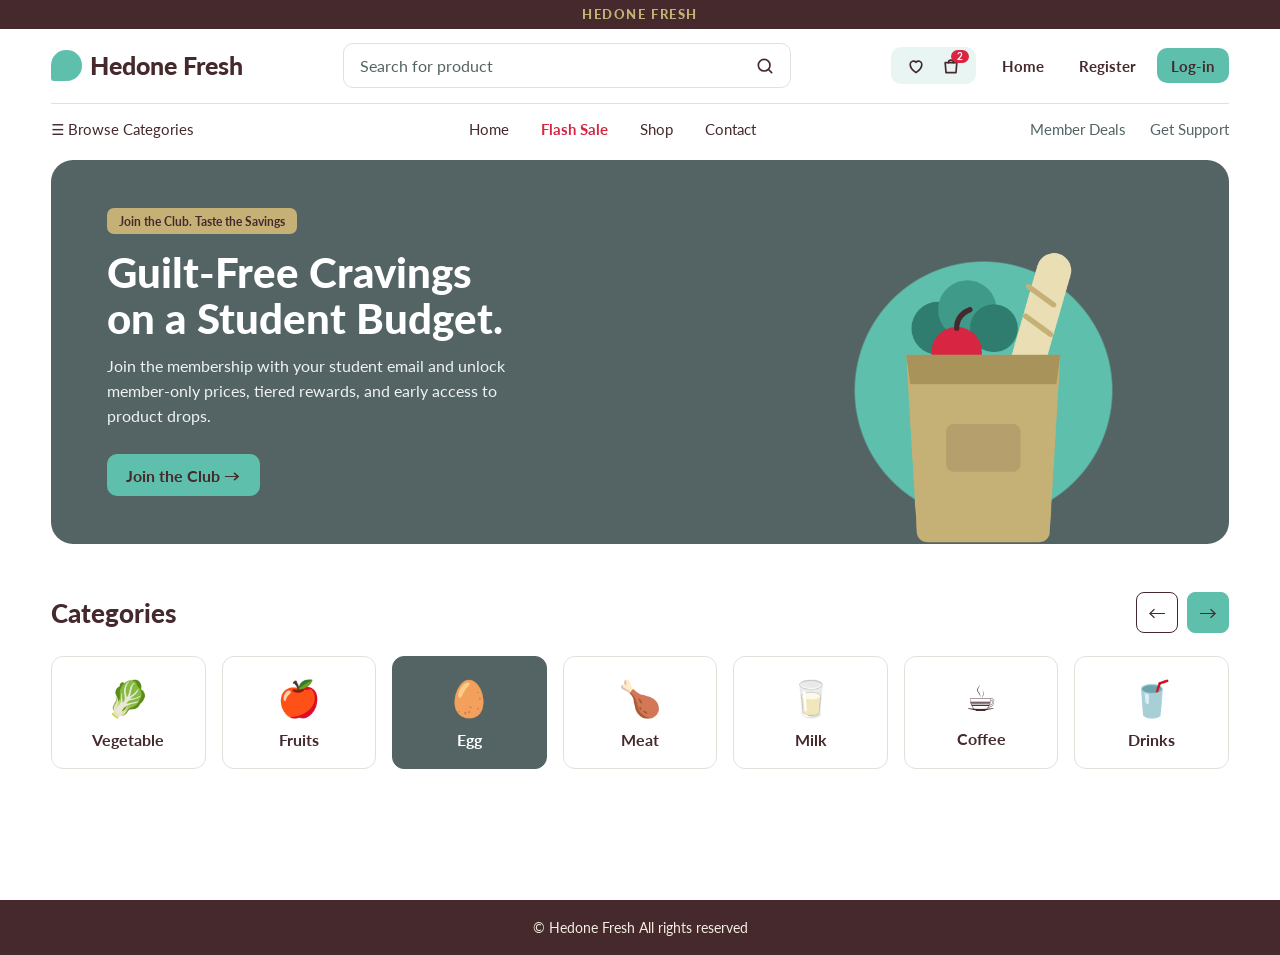
==== hedone/index.html @ 7452c346 "Update bootstrap.php" ====
<!DOCTYPE html>
<html lang="en">
<head>
<meta charset="utf-8">
<meta name="viewport" content="width=device-width, initial-scale=1">
<title>Hedone Fresh – Student Grocery Membership</title>
<link rel="stylesheet" href="https://fonts.googleapis.com/css2?family=Lato:wght@400;700;900&display=swap">
<link rel="stylesheet" href="css/style.css">
</head>
<body>
<div class="page">

  <div class="topwrap">
<div class="sitename">Hedone Fresh</div>
<header class="top">
    <a href="#" class="logo"><i></i>Hedone Fresh</a>
    <form class="search" role="search" onsubmit="return false">
      <input type="search" placeholder="Search for product" aria-label="Search for product">
      <svg width="20" height="20" viewBox="0 0 24 24" fill="none" stroke="#45292c" stroke-width="2" stroke-linecap="round" aria-hidden="true"><circle cx="11" cy="11" r="7"/><path d="M20 20l-3.5-3.5"/></svg>
    </form>
    <div class="actions">
      <div class="icons">
        <span title="Wishlist"><svg width="20" height="20" viewBox="0 0 24 24" fill="none" stroke="#45292c" stroke-width="2" stroke-linejoin="round" aria-hidden="true"><path d="M12 20s-7-4.4-7-10a4 4 0 0 1 7-2.5A4 4 0 0 1 19 10c0 5.6-7 10-7 10z"/></svg></span>
        <span title="Cart"><svg width="20" height="20" viewBox="0 0 24 24" fill="none" stroke="#45292c" stroke-width="2" stroke-linejoin="round" stroke-linecap="round" aria-hidden="true"><path d="M5 8h14l-1 12H6z"/><path d="M9 8a3 3 0 0 1 6 0"/></svg><b class="dot">2</b></span>
      </div>
      <nav class="hlinks" id="hdrlinks" aria-label="Account"></nav>
    </div>
  </header>
</div>

  <nav>
    <a href="#">☰ Browse Categories</a>
    <div class="mid">
      <a href="#" data-act="home">Home</a>
      <a href="#" class="sale">Flash Sale</a>
      <a href="#">Shop</a>
      <a href="#">Contact</a>
    </div>
    <div class="side"><a href="#">Member Deals</a><a href="#">Get Support</a></div>
  </nav>

  <p id="welcome" class="welcome" hidden>Welcome, <b></b>! You are logged in. <a id="dashlink" href="dashboard.html" hidden>Open the dashboard</a></p>
  <section class="hero">
    <div class="text">
      <span class="badge">Join the Club. Taste the Savings</span>
      <h1>Guilt-Free Cravings<br>on a Student Budget.</h1>
      <p>Join the membership with your student email and unlock member-only prices, tiered rewards, and early access to product drops.</p>
      <a href="#" class="btn" data-act="register">Join the Club →</a>
    </div>
    <div class="hero-image">
      <img src="images/hero.png" alt="Student shopping bag filled with fresh groceries">
    </div>
  </section>

  <section>
    <div class="head">
      <h2>Categories</h2>
      <div class="arrows"><button aria-label="Previous">←</button><button class="on" aria-label="Next">→</button></div>
    </div>
    <div class="cats" id="cats">
      <button class="cat"><span>🥬</span>Vegetable</button>
      <button class="cat"><span>🍎</span>Fruits</button>
      <button class="cat active"><span>🥚</span>Egg</button>
      <button class="cat"><span>🍗</span>Meat</button>
      <button class="cat"><span>🥛</span>Milk</button>
      <button class="cat"><span>☕</span>Coffee</button>
      <button class="cat"><span>🥤</span>Drinks</button>
    </div>
  </section>

</div>
<footer class="foot">© Hedone Fresh All rights reserved</footer>
<div id="backdrop" hidden></div>

<section class="popup" id="p-login" role="dialog" aria-modal="true" aria-labelledby="t-login" hidden>
  <h2 id="t-login">Log in</h2>
  <form id="login" novalidate></form>
</section>

<section class="popup wide" id="p-register" role="dialog" aria-modal="true" aria-labelledby="t-register" hidden>
  <h2 id="t-register">Register</h2>
  <form id="reg" novalidate></form>
</section>

<section class="popup" id="p-otp" role="dialog" aria-modal="true" aria-labelledby="t-otp" hidden>
  <h2 id="t-otp">Verify your email</h2>
  <form id="otp" novalidate></form>
</section>

<section class="popup" id="p-forgot" role="dialog" aria-modal="true" aria-labelledby="t-forgot" hidden>
  <h2 id="t-forgot">Forgot Password</h2>
  <form id="fp1" novalidate></form>
  <form id="fp2" novalidate hidden></form>
</section>

<section class="popup" id="p-change" role="dialog" aria-modal="true" aria-labelledby="t-change" hidden>
  <h2 id="t-change">Change Password</h2>
  <form id="change" novalidate></form>
</section>

<script src="js/common.js"></script>
<script src="js/app.js"></script>
</body>
</html>
---- hedone/css/style.css ----
/* Hedone Fresh – main stylesheet
   Colors are defined once in :root; change them there. */

:root {
  --pad: clamp(1rem,4vw,4rem);
  --mint: #5fbfad;
  --slate: #546464;
  --gold: #c5b076;
  --brown: #45292c;
  --crimson: #d72542;
  --paper: #ffffff;
  --line: #e3e0da;
  --mint-soft: #e8f5f2;
  --gold-soft: #f4efe0;
}

* {
  box-sizing: border-box;
}

body {
  margin: 0;
  font-family: Lato,system-ui,-apple-system,"Segoe UI",sans-serif;
  color: var(--brown);
  background: linear-gradient(160deg,var(--mint) 0%,var(--slate) 100%) fixed;
  min-height: 100vh;
  padding-top: 0;
  overflow-x: hidden;
}

.page {
  width: 100%;
  max-width: 100rem;
  margin: 0 auto;
  background: var(--paper);
  min-height: 100vh;
  padding: 0 var(--pad) 3rem;
}

a {
  color: inherit;
  text-decoration: none;
}

a:focus-visible,
button:focus-visible,
input:focus-visible {
  outline: 3px solid var(--crimson);
  outline-offset: 2px;
}

/* ==========================================================
   TOP BAR
   ========================================================== */

.top {
  display: flex;
  align-items: center;
  gap: 1.5rem;
  padding: .9rem 0;
}

.logo {
  font-weight: 900;
  font-size: 1.55rem;
  color: var(--brown);
  display: flex;
  align-items: center;
  gap: .5rem;
  white-space: nowrap;
}

.logo i {
  width: 1.9rem;
  height: 1.9rem;
  border-radius: 50% 50% 50% 8%;
  background: var(--mint);
  display: inline-block;
}

.search {
  flex: 1;
  position: relative;
  max-width: 28rem;
  margin: 0 auto;
}

.search input {
  width: 100%;
  padding: .75rem 3rem .75rem 1rem;
  border: 1.5px solid var(--line);
  border-radius: 10px;
  font: inherit;
  color: var(--brown);
}

.search input::placeholder {
  color: var(--slate);
}

.search svg {
  position: absolute;
  right: 1rem;
  top: 50%;
  transform: translateY(-50%);
}

.actions {
  display: flex;
  gap: .75rem;
  align-items: center;
}

.icons {
  display: flex;
  gap: .9rem;
  background: var(--mint-soft);
  padding: .55rem .95rem;
  border-radius: 10px;
}

.icons span {
  position: relative;
  display: inline-flex;
}

.dot {
  position: absolute;
  top: -6px;
  right: -8px;
  background: var(--crimson);
  color: #fff;
  font-size: .65rem;
  font-weight: 700;
  border-radius: 99px;
  padding: 0 .35rem;
  line-height: 1.3;
}

.btn {
  background: var(--mint);
  color: var(--brown);
  border: 0;
  border-radius: 10px;
  padding: .7rem 1.2rem;
  font: inherit;
  font-weight: 700;
  cursor: pointer;
  display: inline-flex;
  gap: .45rem;
  align-items: center;
  white-space: nowrap;
}

.btn:hover {
  filter: brightness(.94);
}

/* ==========================================================
   NAV
   ========================================================== */

nav {
  display: flex;
  justify-content: space-between;
  align-items: center;
  border-top: 1px solid var(--line);
  padding: 1rem 0 1.4rem;
  font-size: .92rem;
  gap: 1rem;
  flex-wrap: wrap;
}

nav .mid {
  display: flex;
  gap: 2rem;
}

nav a:hover {
  color: var(--slate);
  text-decoration: underline;
}

.sale {
  color: var(--crimson);
  font-weight: 700;
}

nav .side {
  display: flex;
  gap: 1.5rem;
  color: var(--slate);
}

/* ==========================================================
   HERO
   ========================================================== */

.hero {
  background: var(--slate);
  border-radius: 22px;
  color: #fff;
  display: grid;
  grid-template-columns: 1.4fr 1fr;
  align-items: center;
  overflow: hidden;
  min-height: 20rem;
}

.hero .text {
  padding: 3rem 2rem 3rem 3.5rem;
}

.badge {
  display: inline-block;
  background: var(--gold);
  color: var(--brown);
  font-size: .78rem;
  font-weight: 700;
  padding: .35rem .75rem;
  border-radius: 7px;
}

.hero h1 {
  font-size: clamp(1.9rem,4vw,2.6rem);
  line-height: 1.1;
  margin: 1rem 0 .8rem;
  font-weight: 900;
}

.hero p {
  margin: 0 0 1.6rem;
  max-width: 26rem;
  line-height: 1.55;
  color: #eef3f2;
}

.hero-image {
  position: relative;
  align-self: stretch;
  min-height: 20rem;
  /* the mint circle behind your picture; change 38% to make it bigger or smaller */
  background: radial-gradient(circle at 50% 60%, var(--mint) 0 38%, transparent 38.5%);
}

/* The picture sits ON TOP of the circle and never changes the size of the banner */
.hero-image img {
  position: absolute;
  bottom: 0;
  left: 50%;
  transform: translateX(-50%);
  height: 90%;
  width: auto;
  max-width: 90%;
  object-fit: contain;
}

/* ==========================================================
   CATEGORIES
   ========================================================== */

.head {
  display: flex;
  justify-content: space-between;
  align-items: center;
  margin: 3rem 0 1.4rem;
}

.head h2 {
  margin: 0;
  font-size: 1.6rem;
  font-weight: 900;
}

.arrows {
  display: flex;
  gap: .6rem;
}

.arrows button {
  font-family: inherit;
  width: 2.6rem;
  height: 2.6rem;
  border-radius: 8px;
  border: 1.5px solid var(--brown);
  background: #fff;
  color: var(--brown);
  font-size: 1.1rem;
  cursor: pointer;
}

.arrows button.on {
  background: var(--mint);
  border-color: var(--mint);
}

.cats {
  display: grid;
  grid-template-columns: repeat(7,1fr);
  gap: 1rem;
  overflow-x: auto;
  padding-bottom: .25rem;
}

.cat {
  font: inherit;
  font-weight: 700;
  color: var(--brown);
  border: 1.5px solid var(--line);
  border-radius: 12px;
  padding: 1.2rem .4rem;
  text-align: center;
  font-weight: 700;
  background: #fff;
  cursor: pointer;
  min-width: 6rem;
  transition: .15s;
}

.cat span {
  display: block;
  font-size: 2.2rem;
  margin-bottom: .6rem;
}

.cat:hover {
  border-color: var(--mint);
}

.cat.active {
  background: var(--slate);
  border-color: var(--slate);
  color: #fff;
}

.cat.active:hover {
  border-color: var(--slate);
}

/* ==========================================================
   SITE NAME, HEADER LINKS, FOOTER
   ========================================================== */

.topwrap {
  position: sticky;
  top: 0;
  z-index: 20;
  background: #fff;
  margin: 0 calc(var(--pad)*-1);
  padding: 0 var(--pad);
}

.sitename {
  background: var(--brown);
  color: var(--gold);
  text-align: center;
  font-weight: 900;
  letter-spacing: .12em;
  text-transform: uppercase;
  font-size: .8rem;
  padding: .4rem;
  margin: 0 calc(var(--pad)*-1);
}

.hlinks {
  display: flex;
  gap: .4rem;
  align-items: center;
  border-top: 0;
  padding: 0;
  flex-wrap: nowrap;
}

.hlinks a {
  font-weight: 700;
  padding: .55rem .9rem;
  border-radius: 10px;
}

.hlinks a:hover {
  background: var(--mint-soft);
}

.hlinks a:last-child {
  background: var(--mint);
}

.welcome {
  background: var(--gold-soft);
  border-left: 5px solid var(--gold);
  padding: .8rem 1rem;
  border-radius: 8px;
  margin: 0 0 1rem;
}

.foot {
  max-width: 100rem;
  margin: 0 auto;
  background: var(--brown);
  color: var(--gold-soft);
  text-align: center;
  padding: 1.2rem;
  font-size: .9rem;
}

/* ==========================================================
   POP-UP FORMS
   ========================================================== */

#backdrop {
  position: fixed;
  inset: 0;
  background: rgba(69,41,44,.55);
  z-index: 10;
}

.popup {
  position: fixed;
  left: 50%;
  transform: translateX(-50%);
  z-index: 15;
  background: #fff;
  border-radius: 16px;
  width: min(26rem,94vw);
  max-height: calc(100vh - 9rem);
  overflow-y: auto;
  padding: 1.5rem 1.6rem;
  box-shadow: 0 20px 50px rgba(0,0,0,.3);
}

.popup.wide {
  width: min(46rem,94vw);
}

.popup h2 {
  margin: 0 0 1rem;
  font-weight: 900;
}

.popup h3 {
  margin: 1.2rem 0 .4rem;
  font-size: 1rem;
  color: var(--slate);
  border-bottom: 1px solid var(--line);
  padding-bottom: .3rem;
}

.grid {
  display: grid;
  grid-template-columns: repeat(2,1fr);
  gap: 0 1rem;
}

.grid .full {
  grid-column: 1/-1;
}

.field {
  margin-bottom: .7rem;
}

.field label {
  display: block;
  font-weight: 700;
  font-size: .9rem;
  margin-bottom: .2rem;
}

.field small {
  font-weight: 400;
  color: var(--slate);
}

.field input,
.field select {
  width: 100%;
  padding: .6rem .7rem;
  border: 1.5px solid var(--line);
  border-radius: 8px;
  font: inherit;
  color: var(--brown);
  background: #fff;
}

.field input[aria-invalid="true"],
.field select[aria-invalid="true"] {
  border-color: var(--crimson);
}

.row3 {
  display: grid;
  grid-template-columns: 1.5fr 1fr 1fr 1fr;
  gap: .5rem;
  align-items: start;
}

.err {
  margin: .2rem 0 0;
  font-size: .82rem;
  min-height: 1.1em;
  color: var(--crimson);
}

.err.ok {
  color: #2f7d6e;
}

.meter {
  height: 6px;
  background: var(--line);
  border-radius: 9px;
  margin-top: .4rem;
  overflow: hidden;
}

.meter i {
  display: block;
  height: 100%;
  width: 0;
  transition: .2s;
}

.check {
  display: flex;
  gap: .5rem;
  align-items: flex-start;
  font-size: .92rem;
}

.check input {
  width: auto;
  margin-top: .25rem;
}

.captcha {
  display: flex;
  align-items: center;
  gap: .7rem;
  border: 1.5px solid var(--line);
  border-radius: 8px;
  padding: .6rem .8rem;
  cursor: pointer;
  background: #fafafa;
  font: inherit;
  width: 100%;
  color: var(--brown);
}

.captcha b {
  width: 1.5rem;
  height: 1.5rem;
  border: 2px solid var(--slate);
  border-radius: 5px;
  display: grid;
  place-items: center;
  color: #fff;
}

.captcha.done b {
  background: #2f9e5b;
  border-color: #2f9e5b;
}

.submit {
  width: 100%;
  justify-content: center;
  margin-top: .8rem;
  padding: .85rem;
}

.submit:disabled {
  opacity: .5;
  cursor: not-allowed;
}

.xbtn {
  position: absolute;
  right: .9rem;
  top: .7rem;
  background: none;
  border: 0;
  font-size: 1.5rem;
  color: var(--slate);
  cursor: pointer;
  padding: 0;
  width: auto;
  height: auto;
}

/* ==========================================================
   REQUIRED / OPTIONAL MARKERS, HONEYPOT
   ========================================================== */

.req {
  color: var(--crimson);
  font-weight: 900;
}

.opt {
  color: var(--crimson);
  font-weight: 400;
  font-size: .8rem;
  margin-left: .25rem;
}

.hp {
  position: absolute;
  left: -9999px;
  width: 1px;
  height: 1px;
  overflow: hidden;
}

/* ==========================================================
   LABELS, PASSWORD EYE, HINTS, CARD VALIDITY
   ========================================================== */

.field label.sub {
  font-size: .8rem;
  color: var(--slate);
  margin-bottom: .15rem;
}

.pwwrap {
  position: relative;
}

.pwwrap input {
  padding-right: 4.6rem;
}

.eye {
  position: absolute;
  right: .35rem;
  top: 50%;
  transform: translateY(-50%);
  background: var(--mint-soft);
  color: var(--brown);
  border: 0;
  border-radius: 6px;
  padding: .3rem .6rem;
  font: inherit;
  font-size: .82rem;
  font-weight: 700;
  cursor: pointer;
}

.hint {
  margin: .2rem 0 .7rem;
  color: var(--slate);
  font-size: .9rem;
}

.validity {
  margin: .1rem 0 .8rem;
  padding: .55rem .8rem;
  background: var(--gold-soft);
  border-left: 4px solid var(--gold);
  border-radius: 6px;
  font-size: .9rem;
}

/* ==========================================================
   PRIVACY NOTICE PAGE
   ========================================================== */

.top .spacer {
  flex: 1;
}

.notice {
  max-width: 52rem;
  margin: 0 auto;
  padding: 2rem 0 3rem;
  line-height: 1.65;
}

.notice h1 {
  font-size: clamp(1.9rem,5vw,2.6rem);
  margin: 0 0 .4rem;
}

.notice h2 {
  margin: 2.2rem 0 .6rem;
  font-size: 1.4rem;
  border-bottom: 2px solid var(--mint);
  padding-bottom: .3rem;
}

.notice .meta {
  color: var(--slate);
  font-size: .9rem;
  margin-bottom: 1.4rem;
}

.notice .short {
  background: var(--mint-soft);
  border-left: 5px solid var(--mint);
  border-radius: 8px;
  padding: 1rem 1.3rem;
  margin: 1rem 0;
}

.notice .short ul {
  margin: .3rem 0 0;
  padding-left: 1.2rem;
}

.scroll {
  overflow-x: auto;
  margin: .6rem 0 1rem;
}

.tbl {
  border-collapse: collapse;
  width: 100%;
  min-width: 34rem;
  font-size: .96rem;
}

.tbl th,
.tbl td {
  text-align: left;
  padding: .55rem .7rem;
  border-bottom: 1px solid var(--line);
  vertical-align: top;
}

.tbl th {
  background: var(--slate);
  color: #fff;
  font-size: .88rem;
}

.notice .ph {
  background: var(--gold-soft);
  padding: 0 .3rem;
  border-radius: 4px;
}

/* ==========================================================
   TOAST NOTIFICATIONS (registration and log-in success)
   ========================================================== */

#toasts {
  position: fixed;
  top: 7rem;
  right: 1rem;
  z-index: 30;
  display: flex;
  flex-direction: column;
  gap: .6rem;
  width: min(22rem, calc(100vw - 2rem));
}

.toast {
  display: flex;
  align-items: flex-start;
  gap: .75rem;
  background: #fff;
  border-left: 5px solid #2f9e5b;
  border-radius: 10px;
  padding: .85rem 1rem;
  box-shadow: 0 10px 30px rgba(0,0,0,.25);
  animation: toast-in .3s ease-out;
}

.toast.leaving {
  opacity: 0;
  transform: translateX(1.5rem);
  transition: opacity .3s, transform .3s;
}

.toast-icon {
  flex: none;
  display: grid;
  place-items: center;
  width: 1.6rem;
  height: 1.6rem;
  border-radius: 50%;
  background: #2f9e5b;
  color: #fff;
  font-weight: 900;
}

.toast-text {
  flex: 1;
  display: flex;
  flex-direction: column;
  gap: .15rem;
  font-size: .9rem;
}

.toast-text strong {
  font-size: 1rem;
}

.toast-text span {
  color: var(--slate);
}

.toast-close {
  flex: none;
  background: none;
  border: 0;
  font-size: 1.3rem;
  line-height: 1;
  color: var(--slate);
  cursor: pointer;
}

@keyframes toast-in {
  from { opacity: 0; transform: translateX(1.5rem); }
  to   { opacity: 1; transform: none; }
}

@media (prefers-reduced-motion: reduce) {
  .toast { animation: none; }
  .toast.leaving { transition: none; }
}

/* ==========================================================
   TOAST VARIANTS, CAPTCHA PICTURE, OTP AND LINKS
   ========================================================== */

.toast.warn {
  border-left-color: var(--gold);
}

.toast.warn .toast-icon {
  background: var(--gold);
  color: var(--brown);
}

.toast.info {
  border-left-color: var(--slate);
}

.toast.info .toast-icon {
  background: var(--slate);
}

.toast-action {
  align-self: flex-start;
  margin-top: .4rem;
  padding: .35rem .8rem;
  border: 0;
  border-radius: 8px;
  background: var(--mint);
  color: var(--brown);
  font: inherit;
  font-size: .85rem;
  font-weight: 700;
  cursor: pointer;
}

.cap-row {
  display: flex;
  align-items: center;
  gap: .6rem;
  margin-bottom: .4rem;
}

.cap-img {
  max-width: 100%;
  height: auto;
  border: 1.5px solid var(--line);
  border-radius: 8px;
  background: var(--gold-soft);
}

.cap-refresh {
  width: 2.4rem;
  height: 2.4rem;
  border: 1.5px solid var(--line);
  border-radius: 8px;
  background: #fff;
  color: var(--brown);
  font-size: 1.2rem;
  cursor: pointer;
}

.alt {
  margin: .8rem 0 0;
  font-size: .92rem;
}

.alt a,
.check a {
  color: var(--slate);
  font-weight: 700;
  text-decoration: underline;
}

.alt a.disabled {
  color: #aaa;
  pointer-events: none;
  text-decoration: none;
}

.link-btn {
  padding: 0;
  border: 0;
  background: none;
  color: var(--slate);
  font: inherit;
  font-weight: 700;
  text-decoration: underline;
  cursor: pointer;
}

.link-btn:disabled {
  color: #aaa;
  text-decoration: none;
  cursor: not-allowed;
}

.radio {
  display: flex;
  align-items: flex-start;
  gap: .5rem;
  margin-bottom: .5rem;
  font-weight: 700;
  font-size: .92rem;
}

.field input[hidden] {
  display: none;
}

#ext_other {
  margin-top: .4rem;
}

/* ==========================================================
   ADMIN DASHBOARD
   ========================================================== */

.dash {
  padding: 2rem 0 3rem;
}

.dash h1 {
  margin: 0 0 .3rem;
}

.dash h2 {
  margin: 2rem 0 .6rem;
  font-size: 1.3rem;
}

.cards {
  display: grid;
  grid-template-columns: repeat(auto-fit, minmax(10rem, 1fr));
  gap: 1rem;
  margin-top: 1rem;
}

.card {
  display: flex;
  flex-direction: column;
  gap: .2rem;
  padding: 1rem 1.2rem;
  border-radius: 12px;
  background: var(--mint-soft);
  border-left: 5px solid var(--mint);
}

.card b {
  font-size: 2rem;
  line-height: 1;
}

.card span {
  font-size: .85rem;
  color: var(--slate);
}

.bars {
  display: flex;
  align-items: flex-end;
  gap: .3rem;
  height: 11rem;
  padding: 1rem .5rem 0;
  border-bottom: 2px solid var(--line);
}

.bar {
  position: relative;
  flex: 1;
  display: flex;
  flex-direction: column;
  justify-content: flex-end;
  align-items: center;
  height: 100%;
}

.bar i {
  display: block;
  width: 100%;
  border-radius: 4px 4px 0 0;
  background: var(--crimson);
}

.bar .n {
  font-size: .7rem;
  font-weight: 700;
}

.bar .l {
  position: absolute;
  bottom: -1.3rem;
  font-size: .6rem;
  color: var(--slate);
  white-space: nowrap;
}

.two {
  display: grid;
  grid-template-columns: 1fr 1fr;
  gap: 1.5rem;
  margin-top: 1.5rem;
}

.filters {
  display: flex;
  flex-wrap: wrap;
  gap: .8rem;
  align-items: flex-end;
  margin-bottom: .8rem;
}

.filters label {
  display: flex;
  flex-direction: column;
  gap: .2rem;
  font-size: .85rem;
  font-weight: 700;
}

.filters input,
.filters select {
  padding: .45rem .6rem;
  border: 1.5px solid var(--line);
  border-radius: 8px;
  font: inherit;
}

.dash .tbl {
  min-width: 0;
  font-size: .85rem;
}

/* ==========================================================
   RESPONSIVE (phones and small screens)
   ========================================================== */
@media(max-width:760px) {
  .page {
    padding-bottom: 2rem;
  }

  .top {
    flex-wrap: wrap;
  }

  .search {
    order: 3;
    flex-basis: 100%;
    max-width: none;
  }

  nav .side {
    display: none;
  }

  nav .mid {
    gap: 1.2rem;
  }

  .hero {
    grid-template-columns: 1fr;
  }

  .hero .text {
    padding: 2rem 1.5rem;
  }

  .hero-image {
    min-height: 16rem;
  }

  .cats {
    grid-template-columns: repeat(7,7rem);
  }

  .grid {
    grid-template-columns: 1fr;
  }

  .row3 {
    grid-template-columns: 1fr 1fr;
  }

  .two {
    grid-template-columns: 1fr;
  }
}
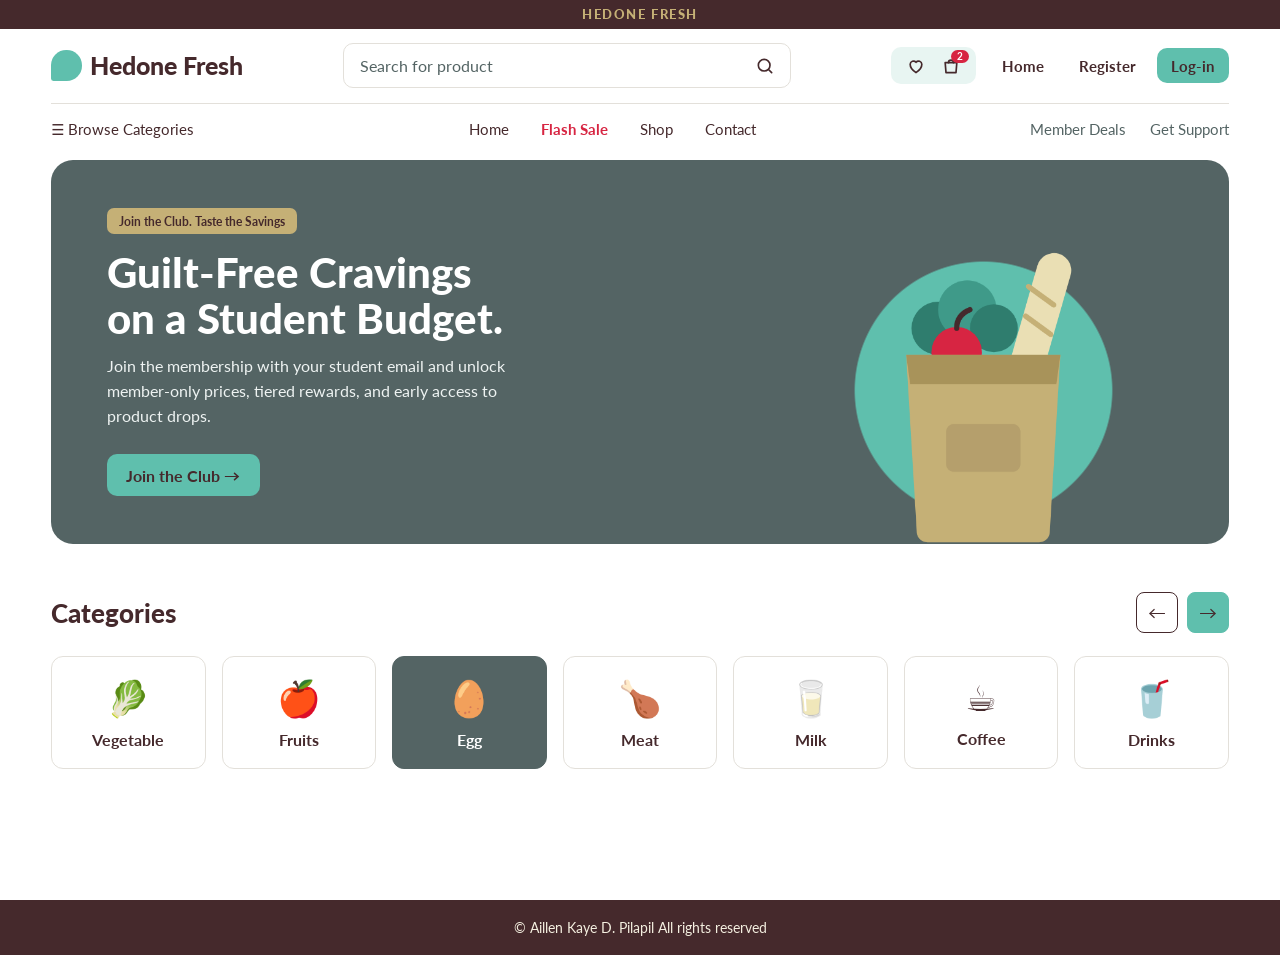
==== commit ecb3fecd: "Footer text change" ====
--- a/hedone/index.html
+++ b/hedone/index.html
@@ -69,7 +69,7 @@
   </section>
 
 </div>
-<footer class="foot">© Hedone Fresh All rights reserved</footer>
+<footer class="foot">© Aillen Kaye D. Pilapil All rights reserved</footer>
 <div id="backdrop" hidden></div>
 
 <section class="popup" id="p-login" role="dialog" aria-modal="true" aria-labelledby="t-login" hidden>
